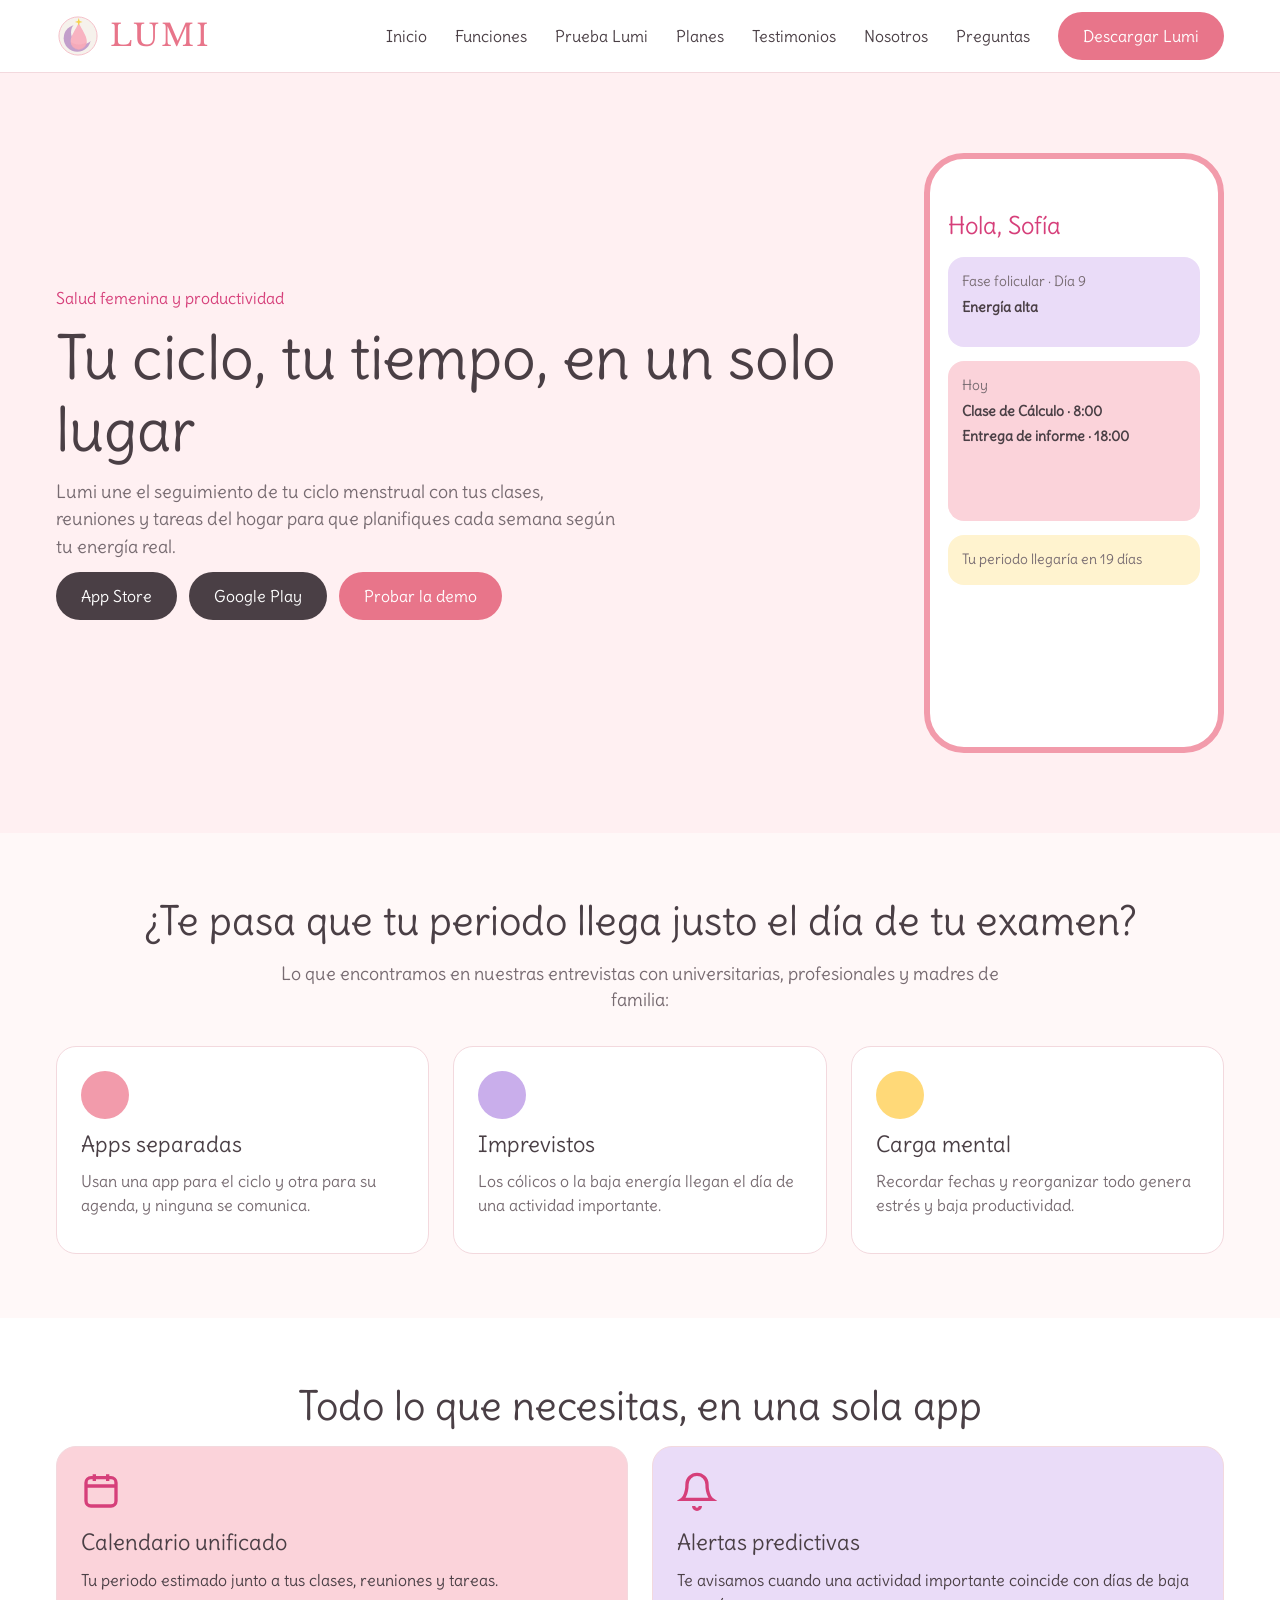
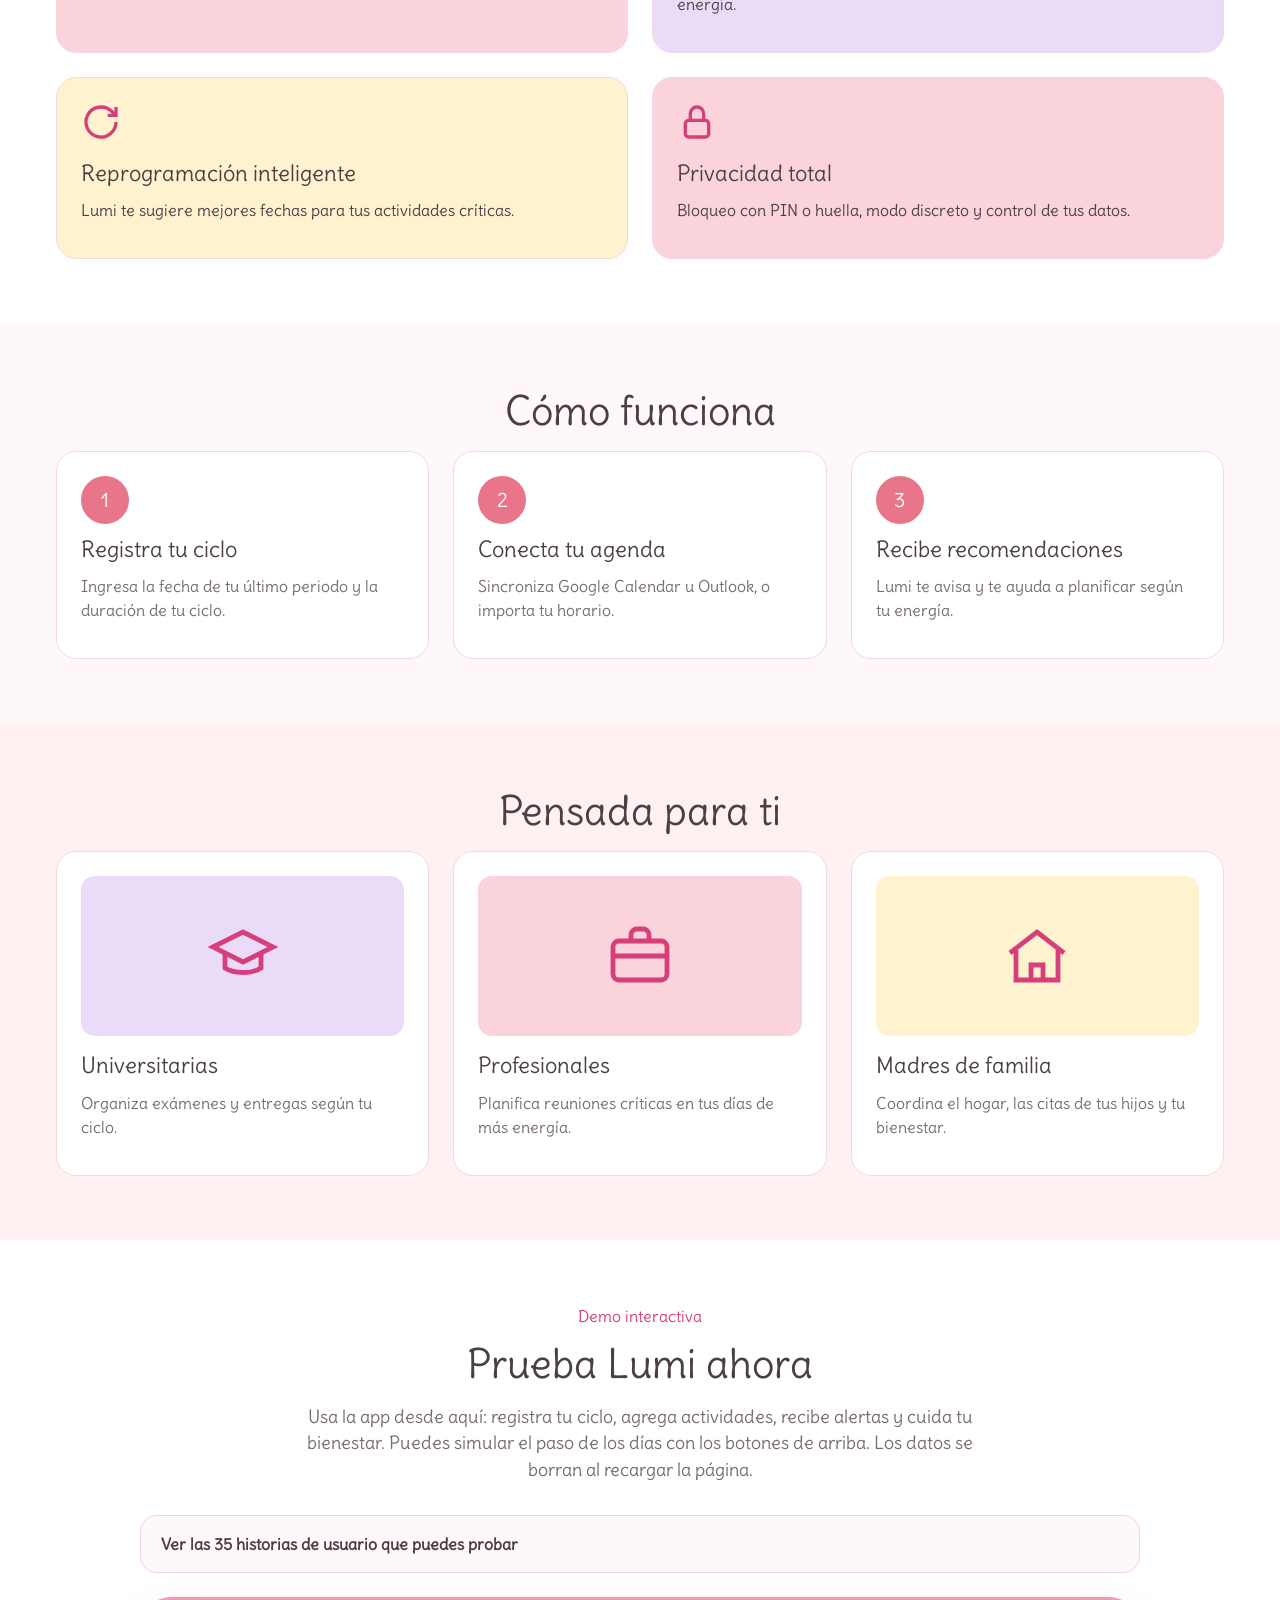
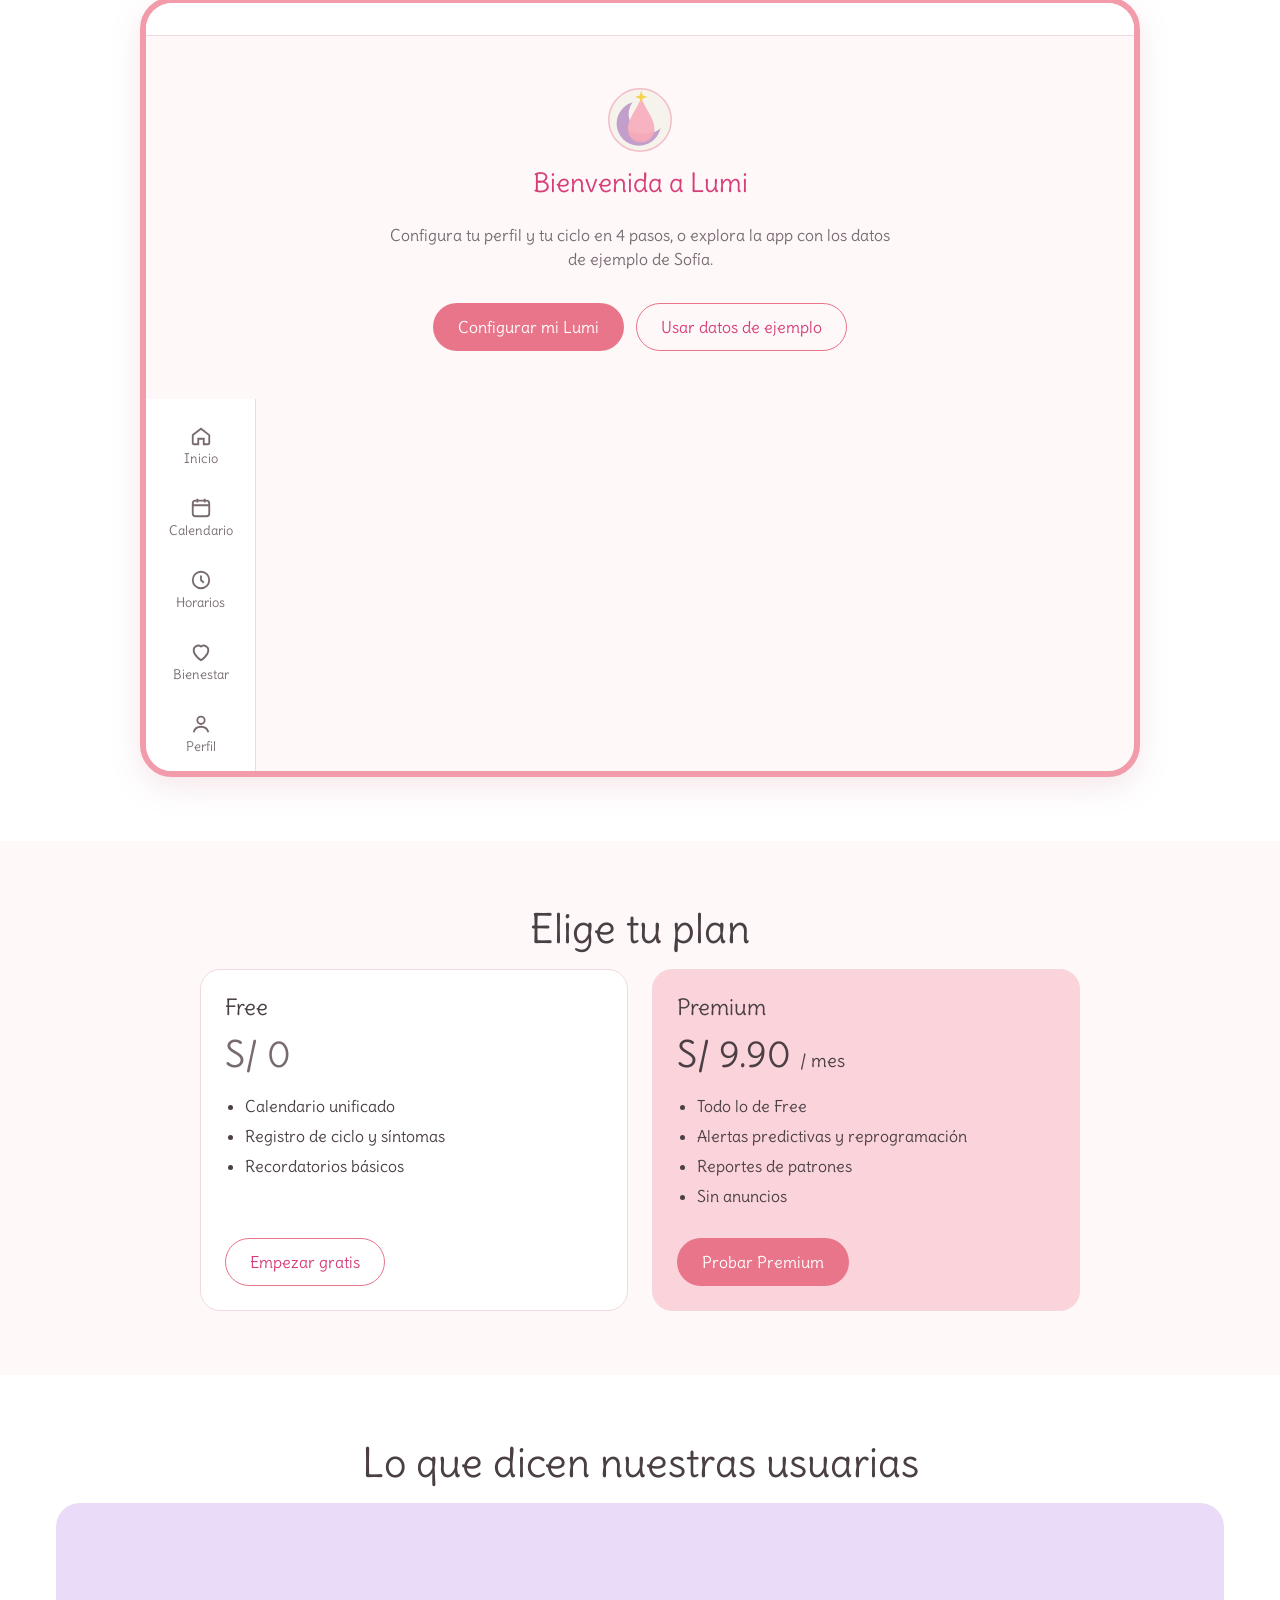
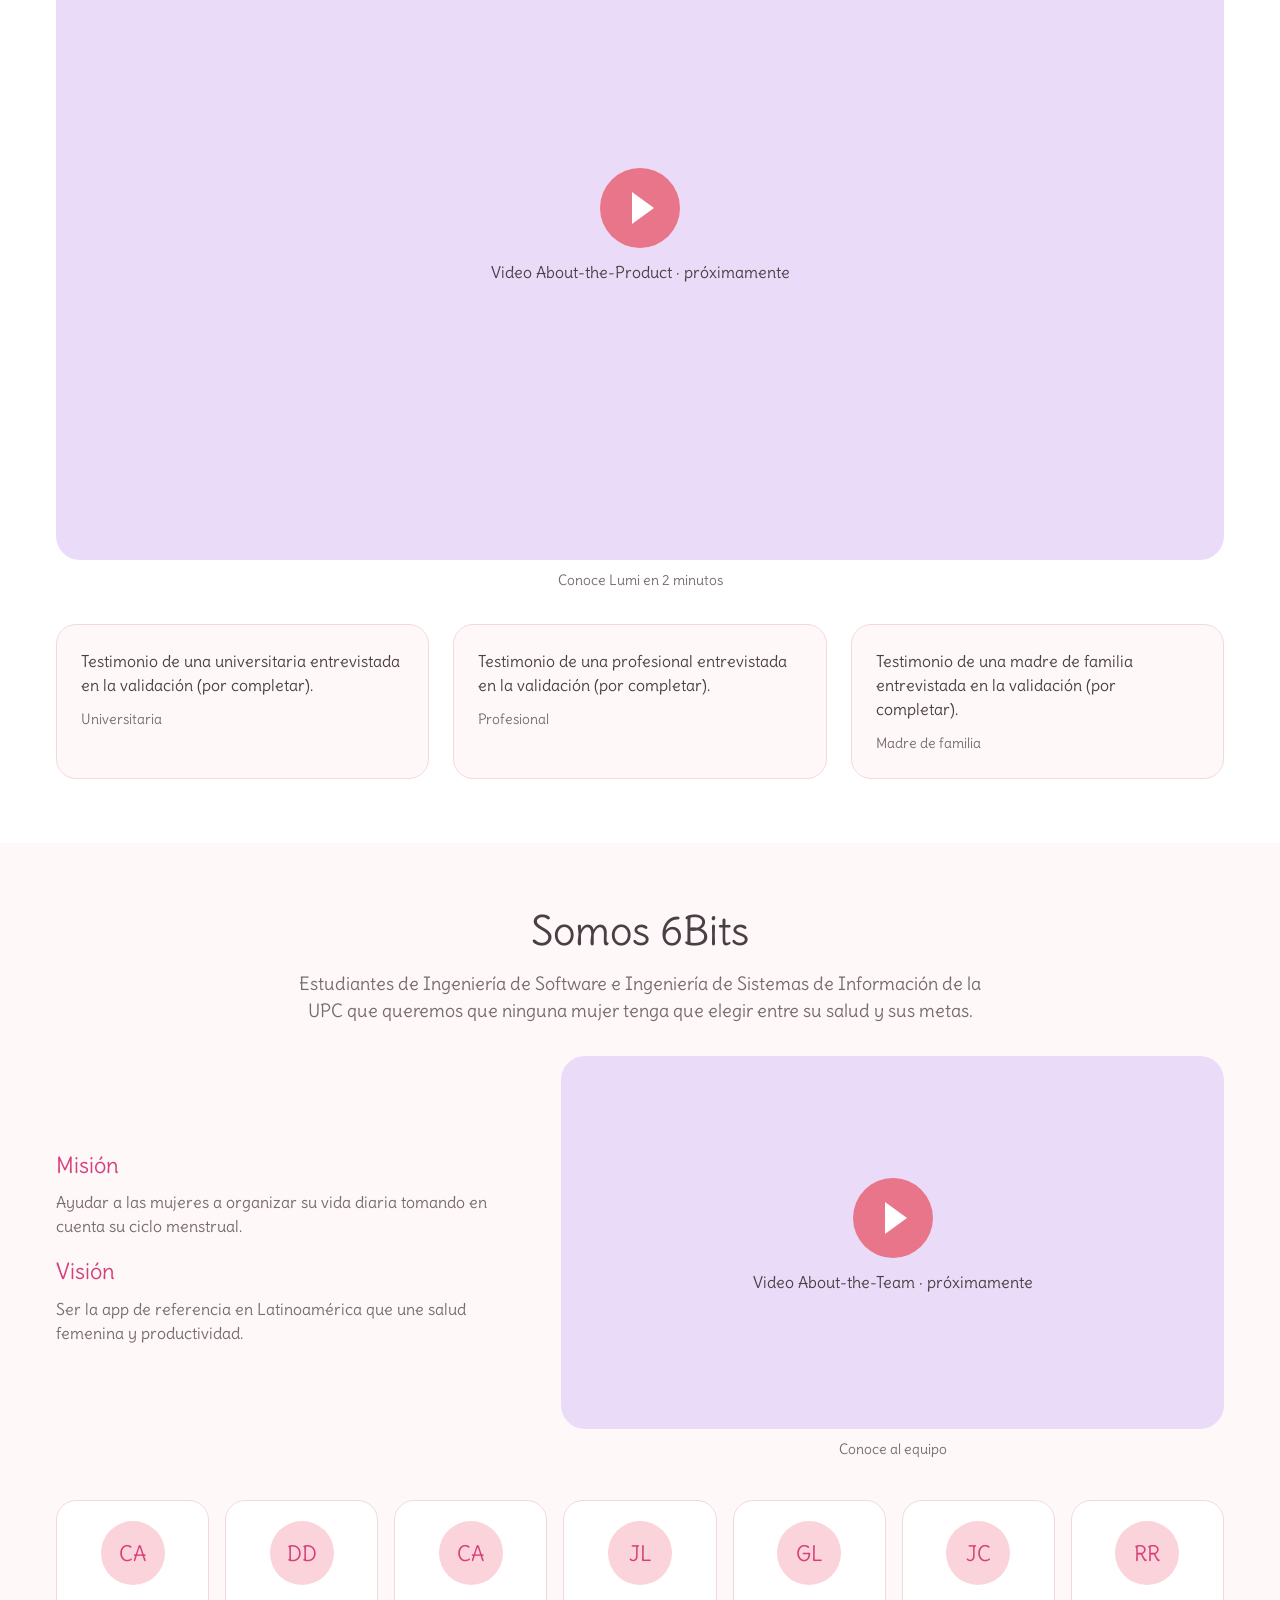
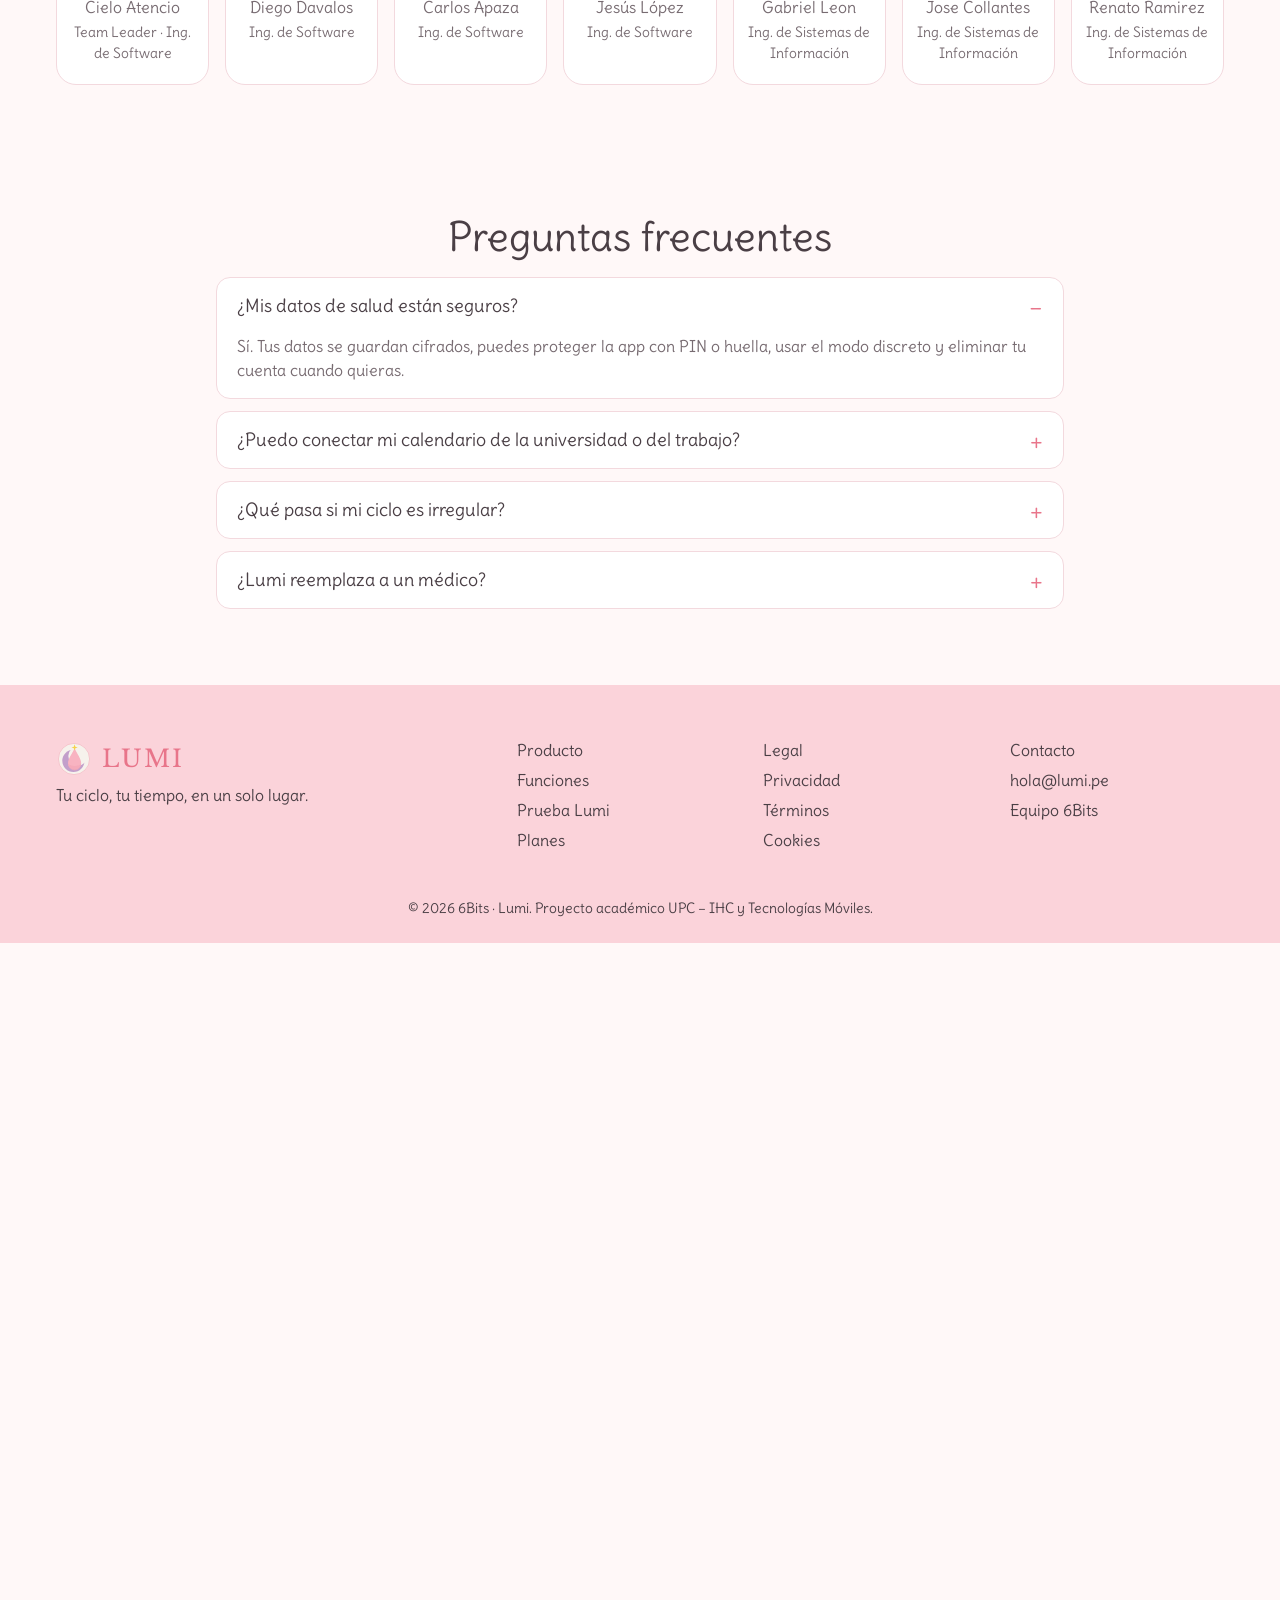
==== index.html @ d220a79f "feat: add prototype 2 with interactive demo of 35 core user stories" ====
<!DOCTYPE html>
<html lang="es">
<head>
  <meta charset="UTF-8">
  <meta name="viewport" content="width=device-width, initial-scale=1.0">
  <title>Lumi – Landing Page</title>
  <meta http-equiv="refresh" content="0; url=prototype-2/">
  <link rel="canonical" href="prototype-2/">
</head>
<body>
  <p>Abriendo el landing de Lumi… Si no se abre, <a href="prototype-2/">entra aquí</a>.</p>
  <p>Versión anterior: <a href="prototipo-1/">prototipo 1</a>.</p>
</body>
</html>
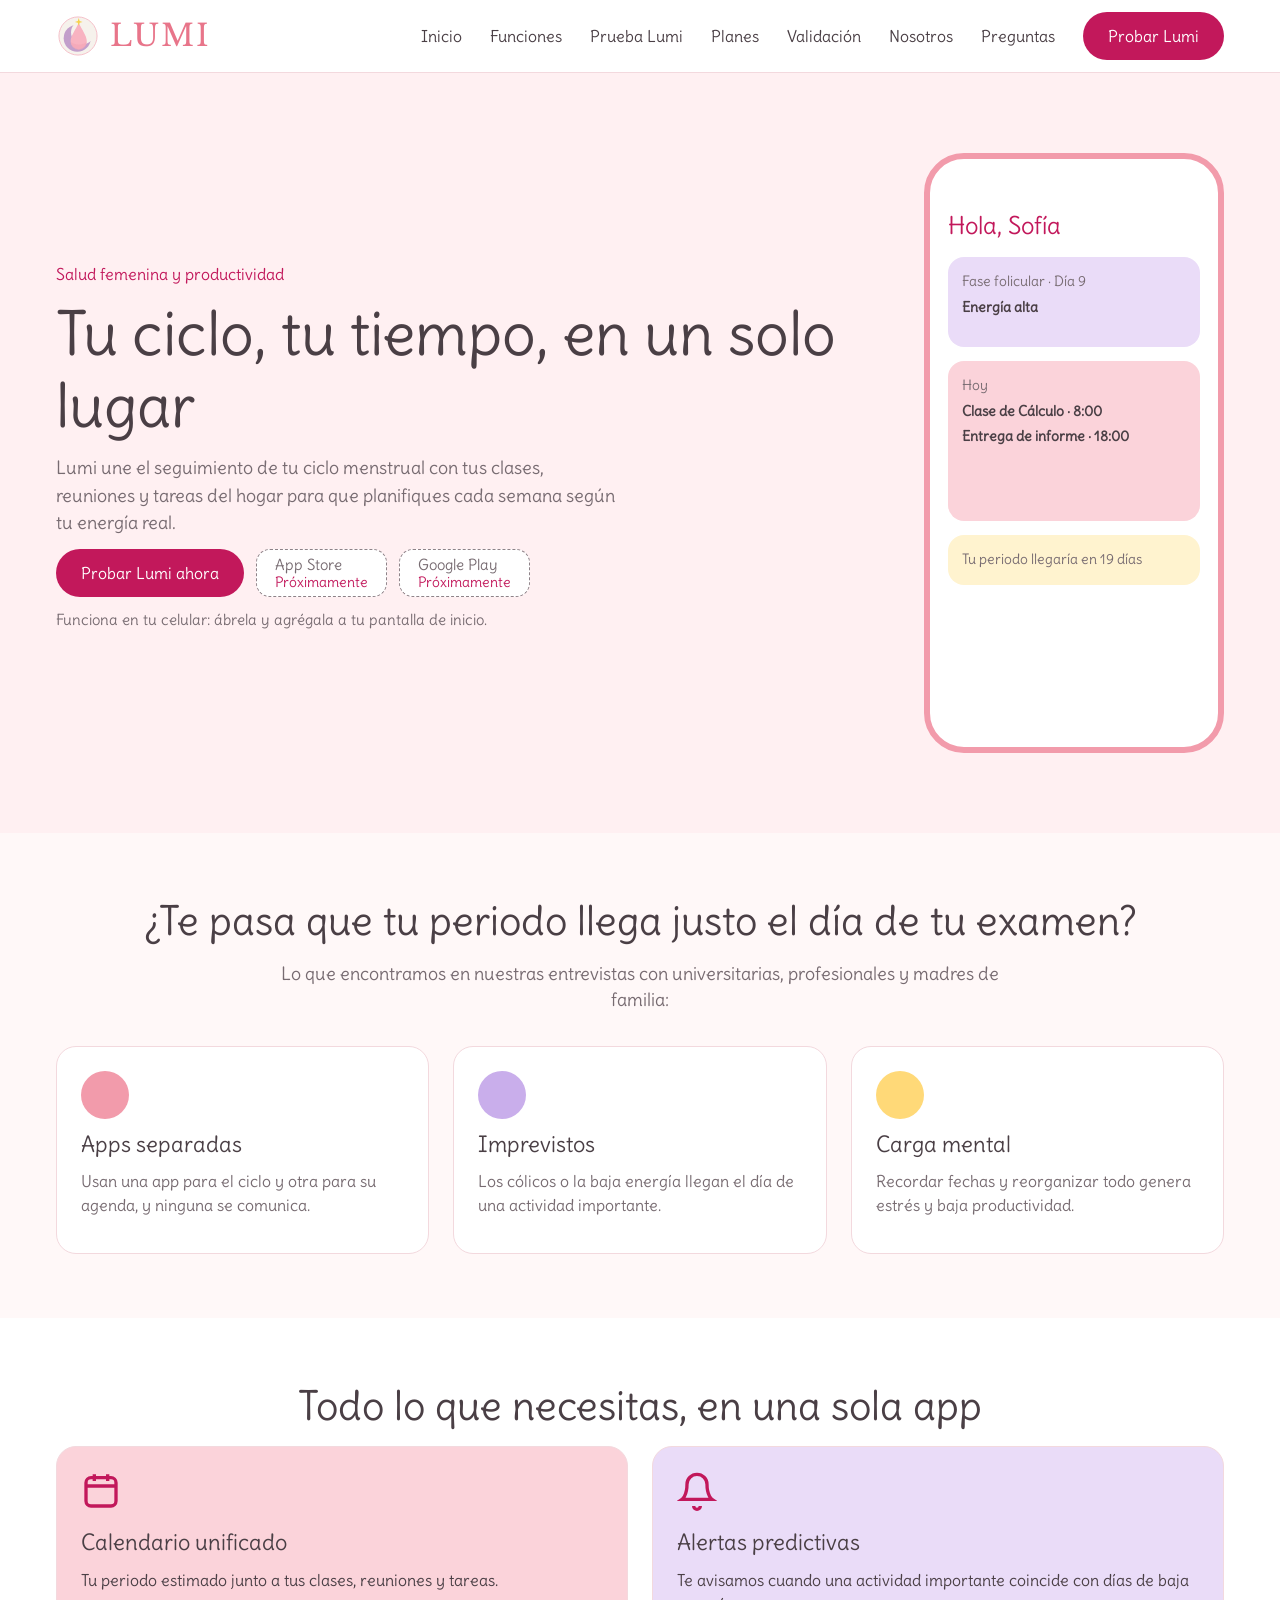
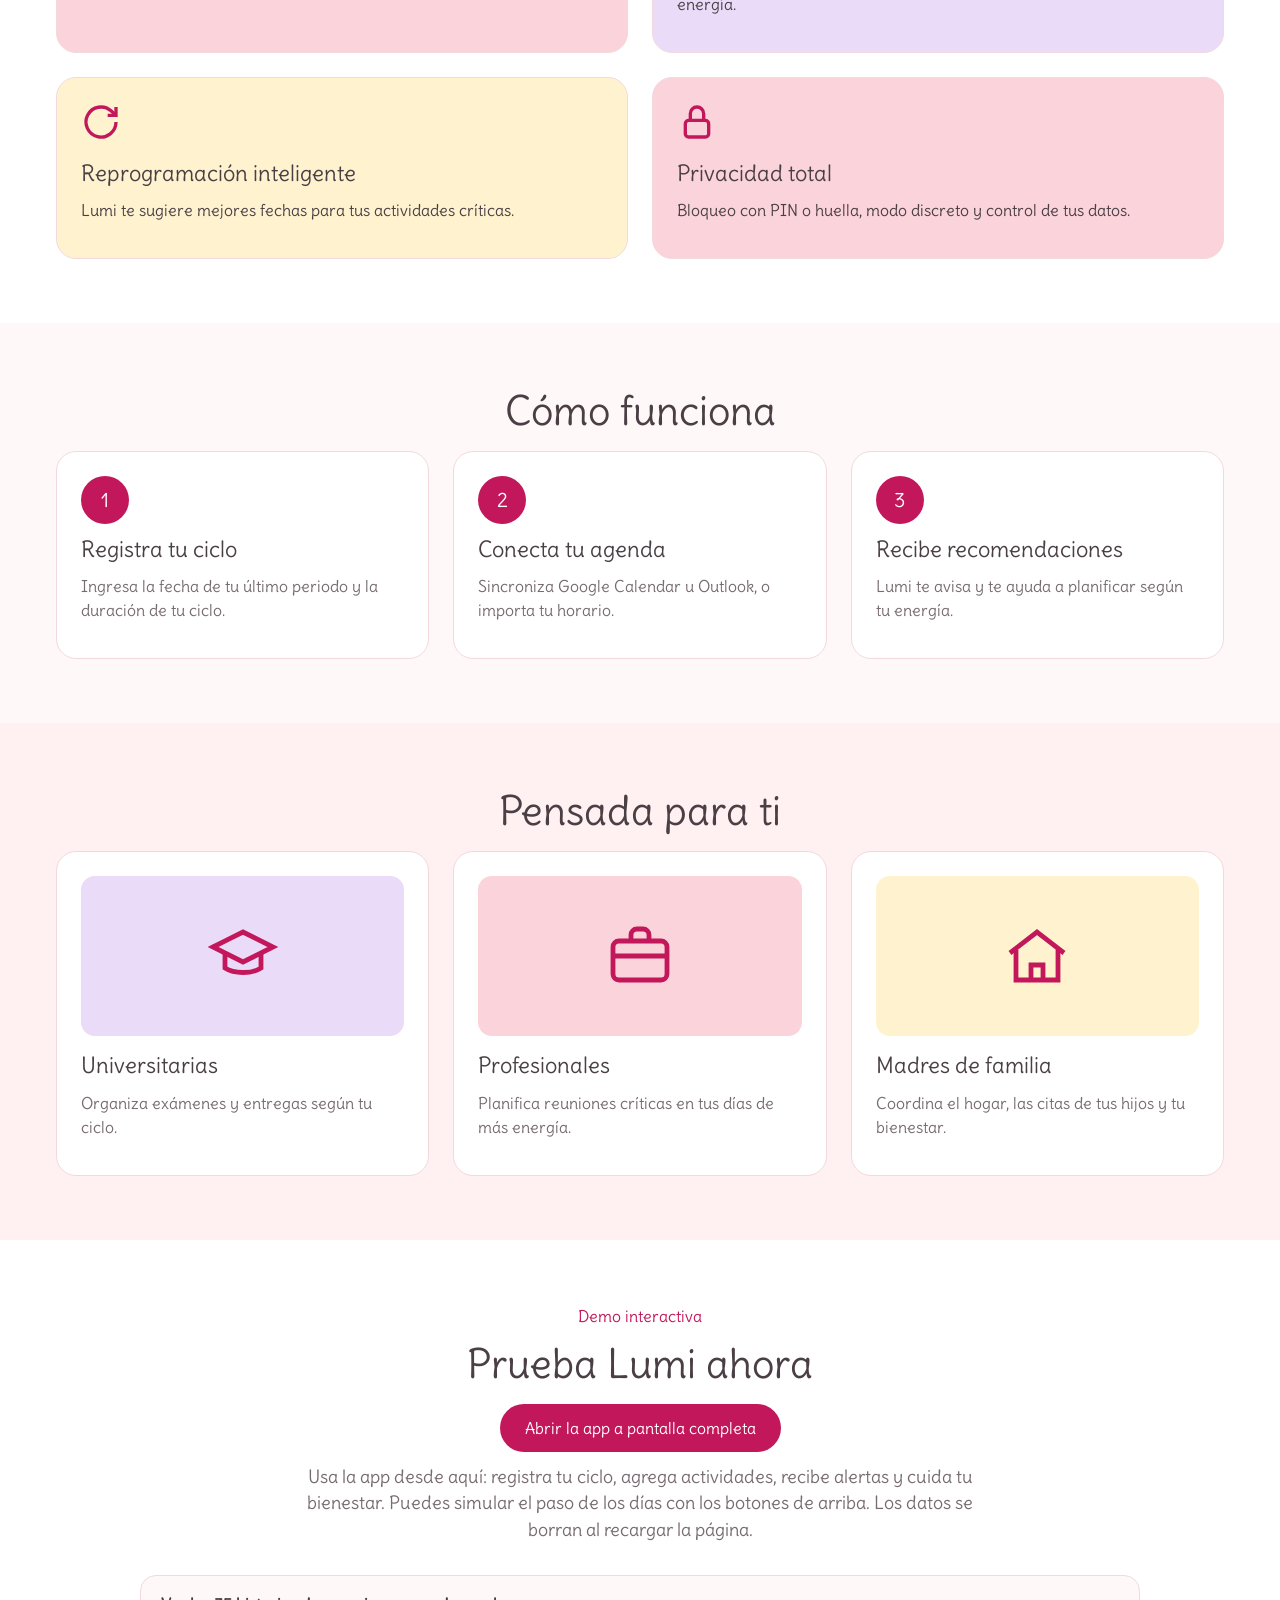
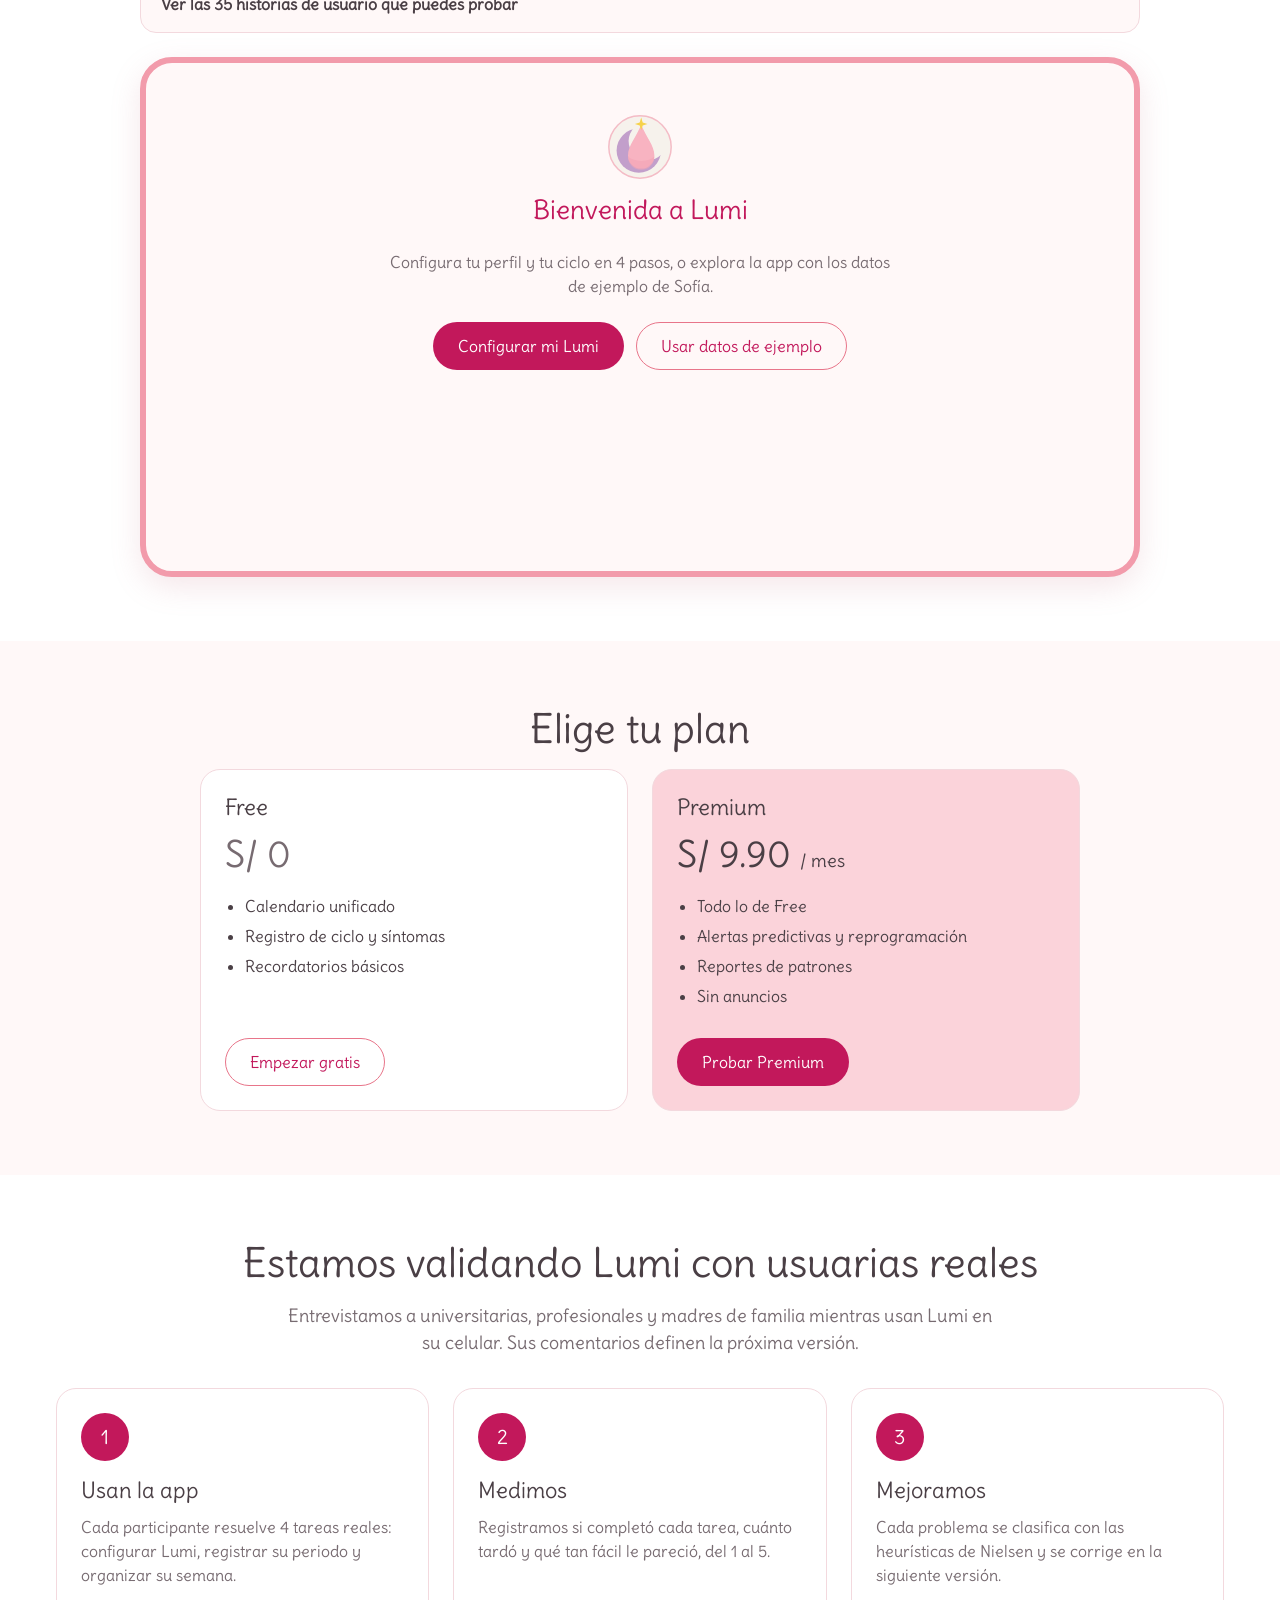
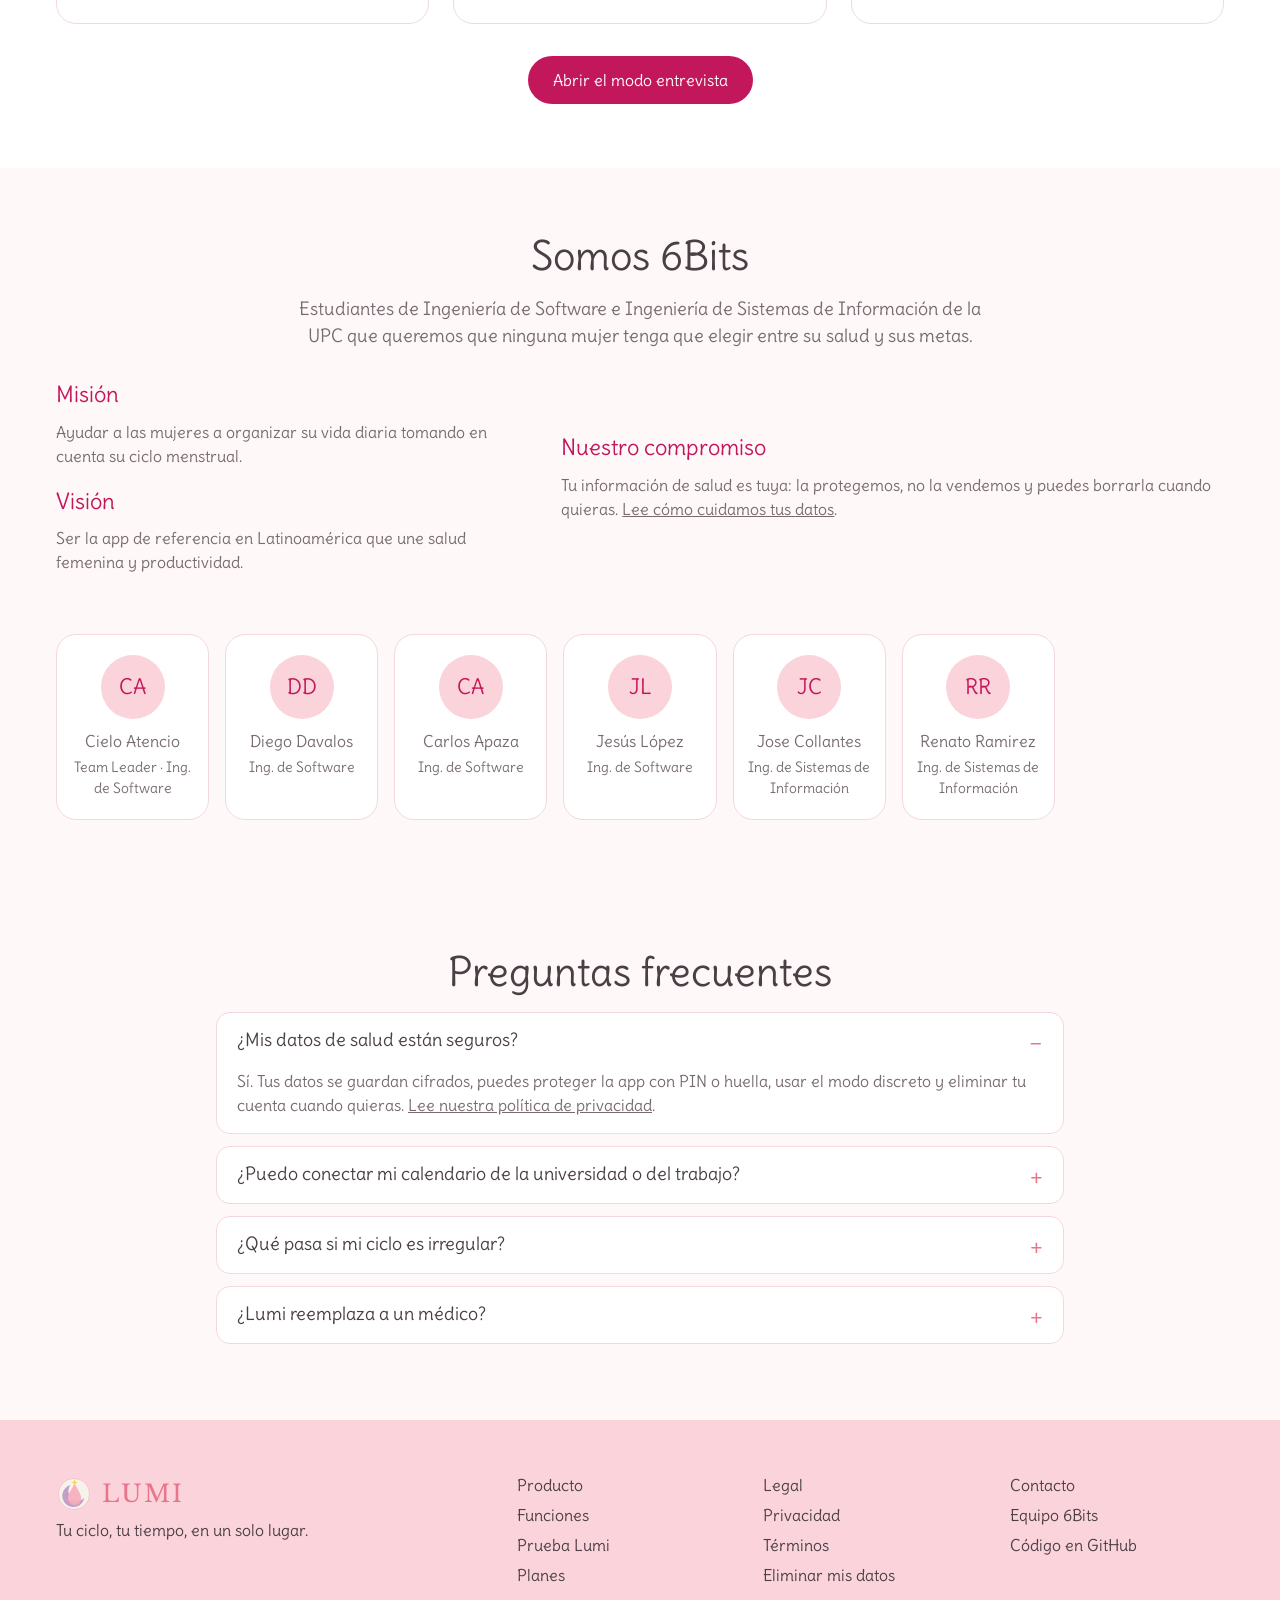
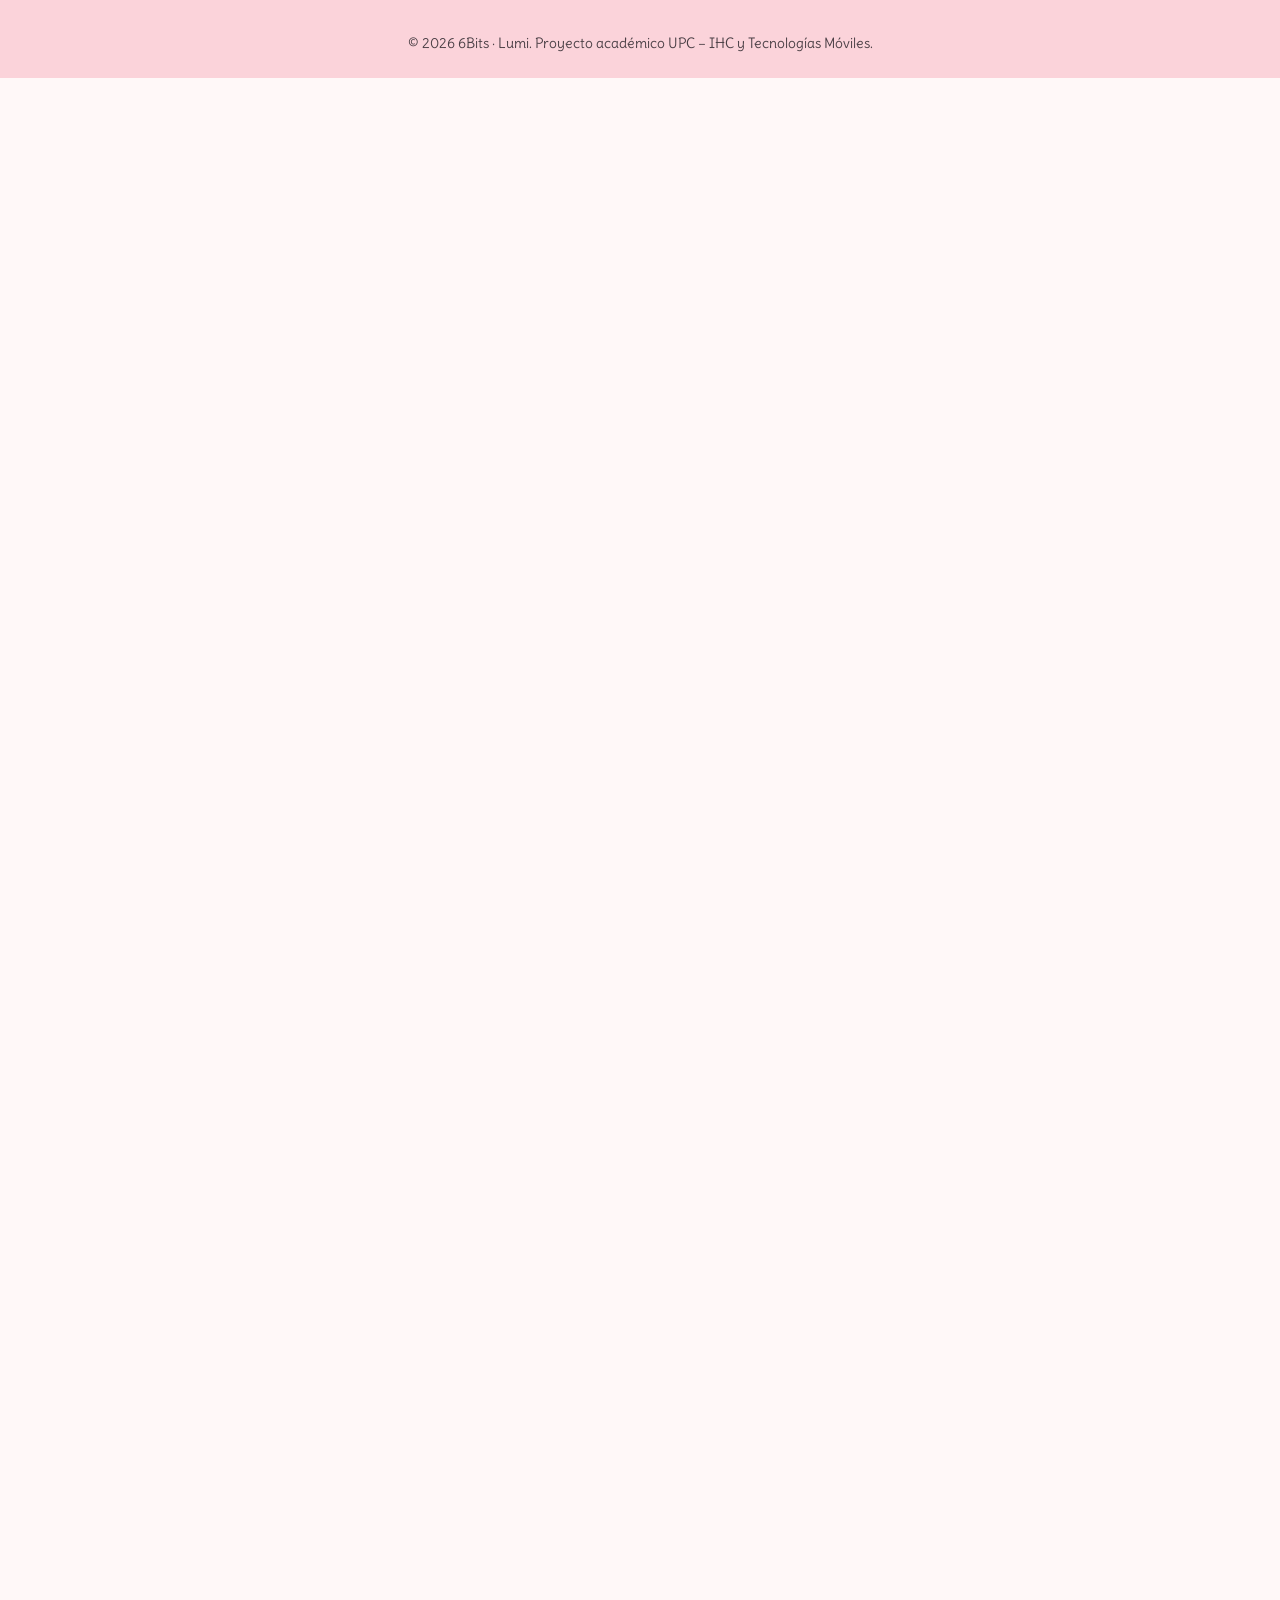
==== commit 52c149aa: "feat: add prototype 3 with mobile app, interview mode and UX audit fixes" ====
--- a/index.html
+++ b/index.html
@@ -4,11 +4,11 @@
   <meta charset="UTF-8">
   <meta name="viewport" content="width=device-width, initial-scale=1.0">
   <title>Lumi – Landing Page</title>
-  <meta http-equiv="refresh" content="0; url=prototype-2/">
-  <link rel="canonical" href="prototype-2/">
+  <meta http-equiv="refresh" content="0; url=prototype-3/">
+  <link rel="canonical" href="prototype-3/">
 </head>
 <body>
-  <p>Abriendo el landing de Lumi… Si no se abre, <a href="prototype-2/">entra aquí</a>.</p>
-  <p>Versión anterior: <a href="prototipo-1/">prototipo 1</a>.</p>
+  <p>Abriendo el landing de Lumi… Si no se abre, <a href="prototype-3/">entra aquí</a>.</p>
+  <p>Versiones anteriores: <a href="prototype-2/">prototipo 2</a> · <a href="prototipo-1/">prototipo 1</a>.</p>
 </body>
 </html>
